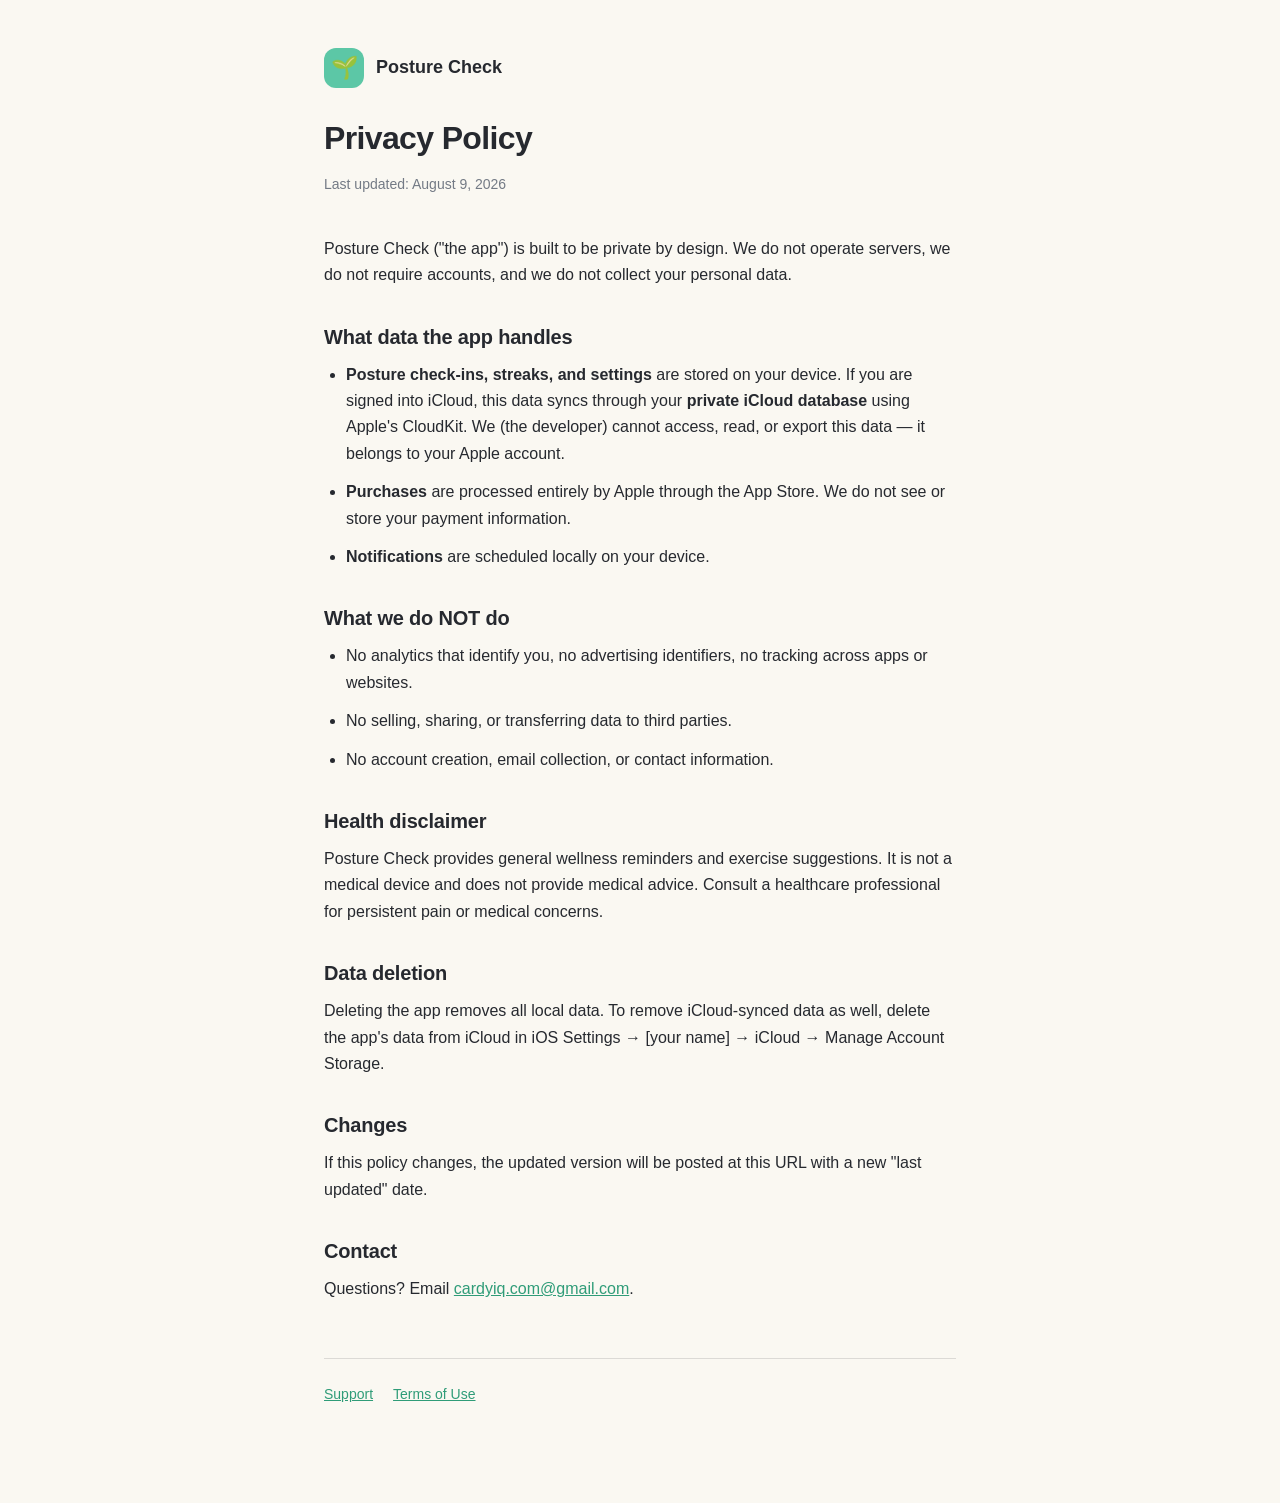
==== privacy.html @ 3a2bbef6 "Posture Check support, privacy policy, and terms pages Co-Authored-By: Claude Fable 5 <noreply@anthr" ====
<!DOCTYPE html>
<html lang="en">
<head>
<meta charset="utf-8">
<meta name="viewport" content="width=device-width, initial-scale=1">
<title>Posture Check — Privacy Policy</title>
<link rel="stylesheet" href="style.css">
</head>
<body>
<main>
  <header>
    <div class="brand"><div class="brand-dot">🌱</div><a href="index.html">Posture Check</a></div>
    <h1>Privacy Policy</h1>
    <p class="meta">Last updated: August 9, 2026</p>
  </header>

  <p>Posture Check ("the app") is built to be private by design. We do not operate servers, we do not require accounts, and we do not collect your personal data.</p>

  <h2>What data the app handles</h2>
  <ul>
    <li><strong>Posture check-ins, streaks, and settings</strong> are stored on your device. If you are signed into iCloud, this data syncs through your <strong>private iCloud database</strong> using Apple's CloudKit. We (the developer) cannot access, read, or export this data — it belongs to your Apple account.</li>
    <li><strong>Purchases</strong> are processed entirely by Apple through the App Store. We do not see or store your payment information.</li>
    <li><strong>Notifications</strong> are scheduled locally on your device.</li>
  </ul>

  <h2>What we do NOT do</h2>
  <ul>
    <li>No analytics that identify you, no advertising identifiers, no tracking across apps or websites.</li>
    <li>No selling, sharing, or transferring data to third parties.</li>
    <li>No account creation, email collection, or contact information.</li>
  </ul>

  <h2>Health disclaimer</h2>
  <p>Posture Check provides general wellness reminders and exercise suggestions. It is not a medical device and does not provide medical advice. Consult a healthcare professional for persistent pain or medical concerns.</p>

  <h2>Data deletion</h2>
  <p>Deleting the app removes all local data. To remove iCloud-synced data as well, delete the app's data from iCloud in iOS Settings → [your name] → iCloud → Manage Account Storage.</p>

  <h2>Changes</h2>
  <p>If this policy changes, the updated version will be posted at this URL with a new "last updated" date.</p>

  <h2>Contact</h2>
  <p>Questions? Email <a href="mailto:cardyiq.com@gmail.com">cardyiq.com@gmail.com</a>.</p>

  <nav class="footer">
    <a href="index.html">Support</a>
    <a href="terms.html">Terms of Use</a>
  </nav>
</main>
</body>
</html>
---- style.css ----
:root {
  --mint: #5cc7a6;
  --ink: #26292f;
  --muted: #737a85;
  --bg: #faf8f2;
  --card: #ffffff;
}
@media (prefers-color-scheme: dark) {
  :root {
    --ink: #edeff1;
    --muted: #9ea5ae;
    --bg: #17191c;
    --card: #232629;
  }
}
* { margin: 0; padding: 0; box-sizing: border-box; }
body {
  font-family: -apple-system, BlinkMacSystemFont, "Segoe UI", Roboto, sans-serif;
  background: var(--bg);
  color: var(--ink);
  line-height: 1.65;
}
main { max-width: 680px; margin: 0 auto; padding: 48px 24px 96px; }
header { margin-bottom: 40px; }
.brand { display: flex; align-items: center; gap: 12px; margin-bottom: 24px; }
.brand-dot {
  width: 40px; height: 40px; border-radius: 12px; background: var(--mint);
  display: flex; align-items: center; justify-content: center; font-size: 22px;
}
.brand a { color: var(--ink); text-decoration: none; font-weight: 700; font-size: 18px; }
h1 { font-size: 32px; margin-bottom: 8px; letter-spacing: -0.02em; }
h2 { font-size: 20px; margin: 32px 0 8px; letter-spacing: -0.01em; }
p, li { color: var(--ink); margin-bottom: 12px; }
ul { padding-left: 22px; margin-bottom: 12px; }
.meta { color: var(--muted); font-size: 14px; }
a { color: #2f9c78; }
nav.footer { margin-top: 56px; padding-top: 24px; border-top: 1px solid rgba(128,128,128,0.25);
  display: flex; gap: 20px; font-size: 14px; }
.card { background: var(--card); border-radius: 16px; padding: 24px; margin: 16px 0; }
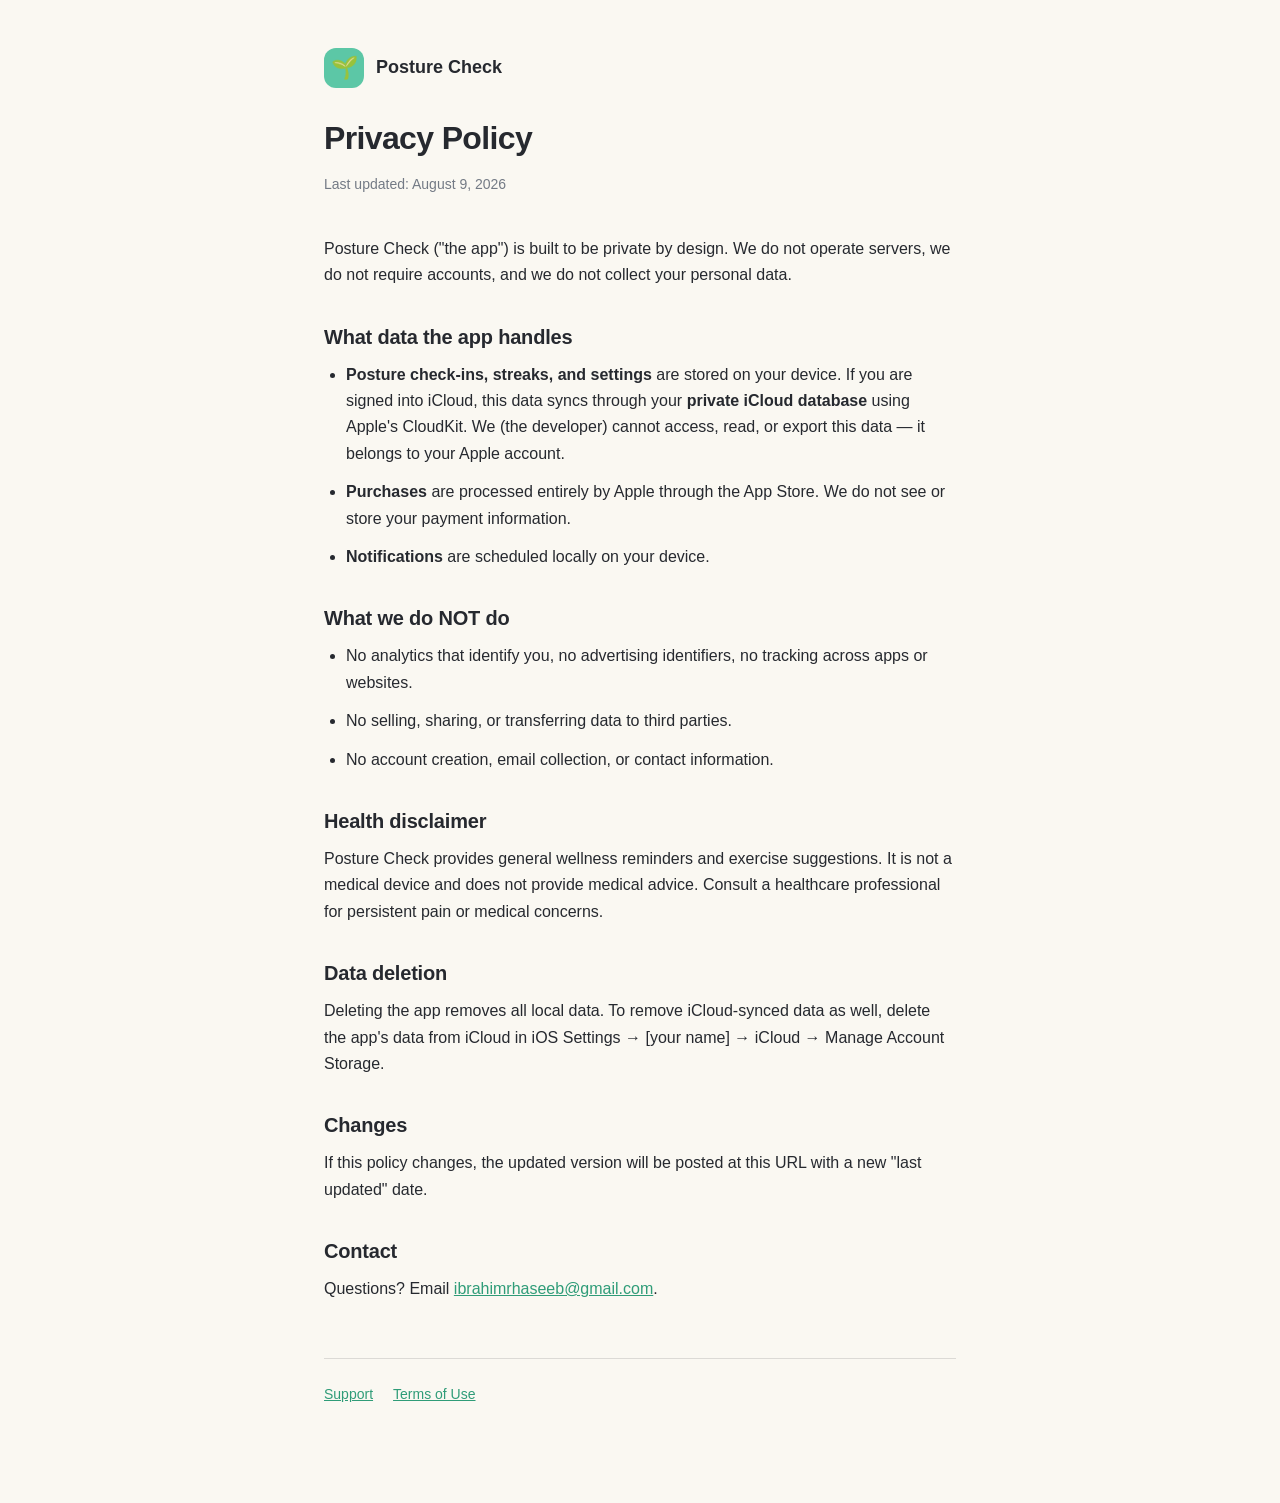
==== commit dc173525: "Update contact email Co-Authored-By: Claude Fable 5 <noreply@anthropic.com>" ====
--- a/privacy.html
+++ b/privacy.html
@@ -40,7 +40,7 @@
   <p>If this policy changes, the updated version will be posted at this URL with a new "last updated" date.</p>
 
   <h2>Contact</h2>
-  <p>Questions? Email <a href="mailto:cardyiq.com@gmail.com">cardyiq.com@gmail.com</a>.</p>
+  <p>Questions? Email <a href="mailto:ibrahimrhaseeb@gmail.com">ibrahimrhaseeb@gmail.com</a>.</p>
 
   <nav class="footer">
     <a href="index.html">Support</a>
